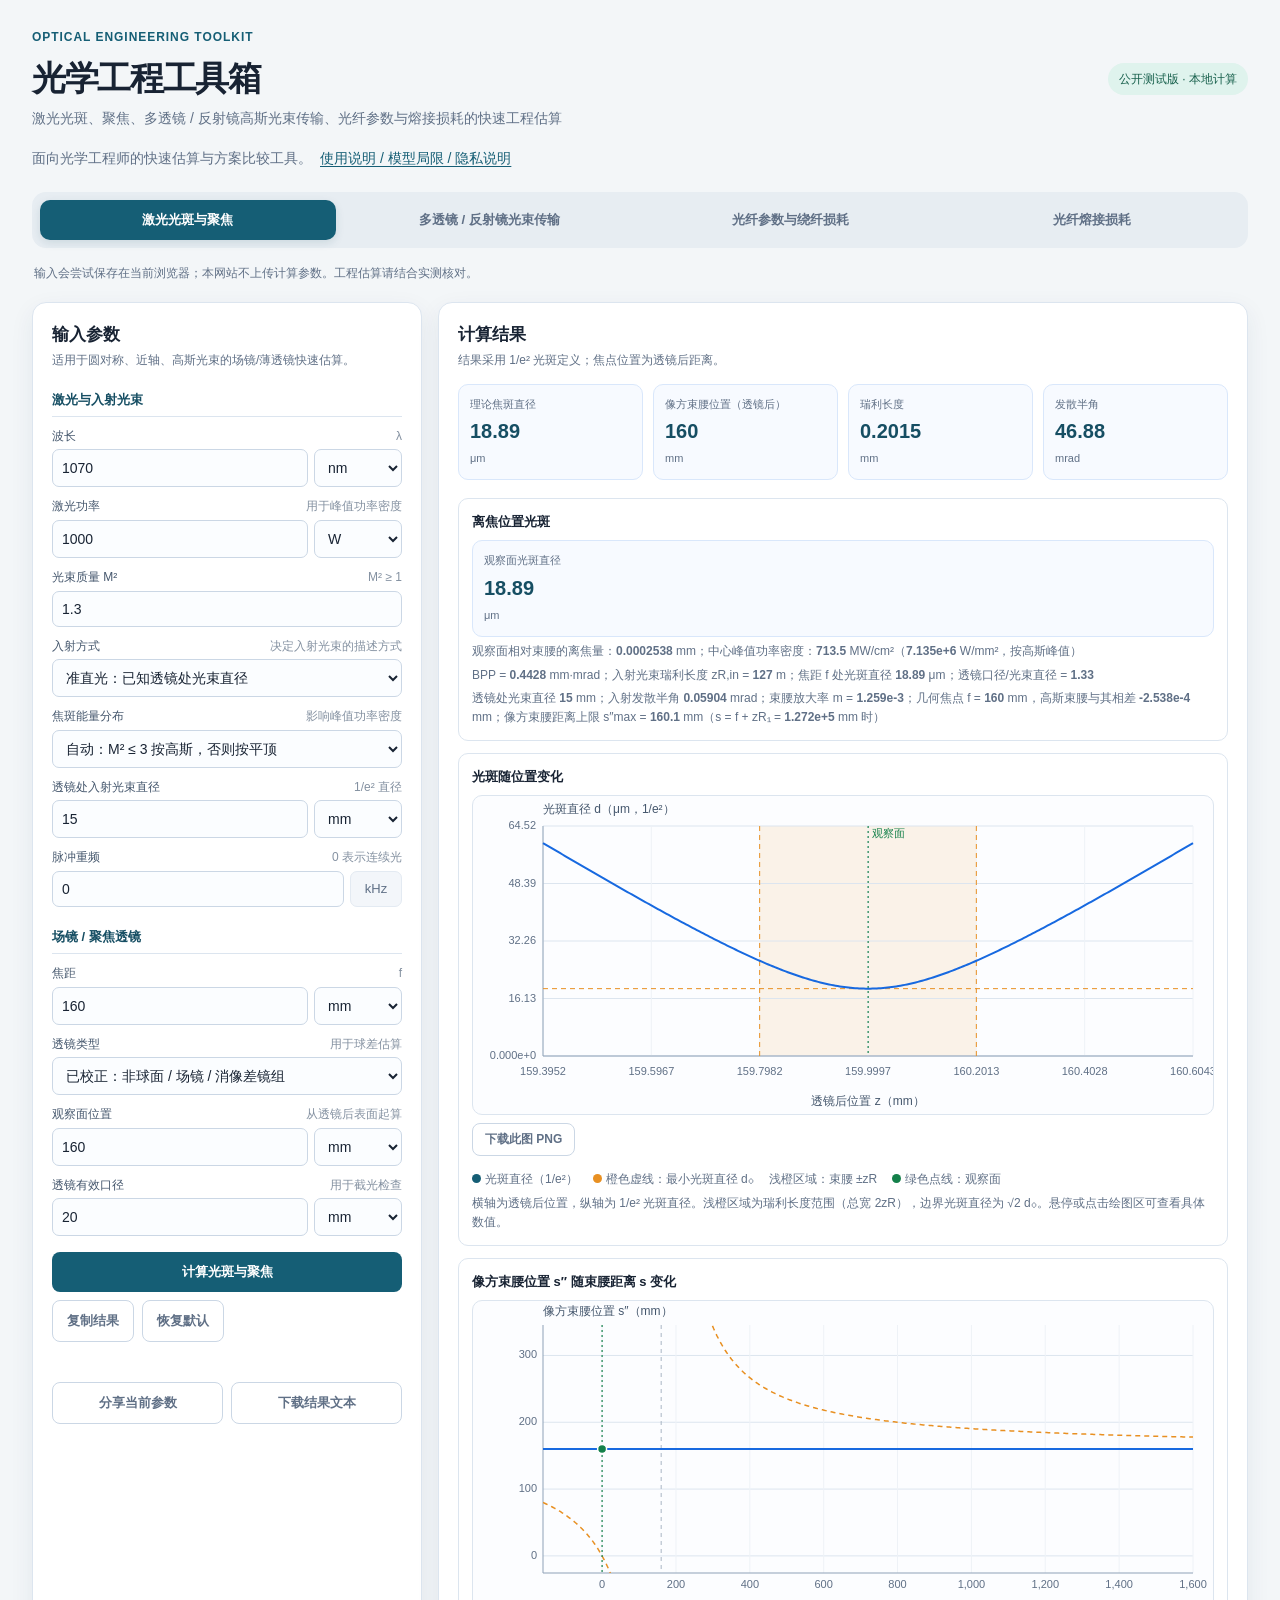
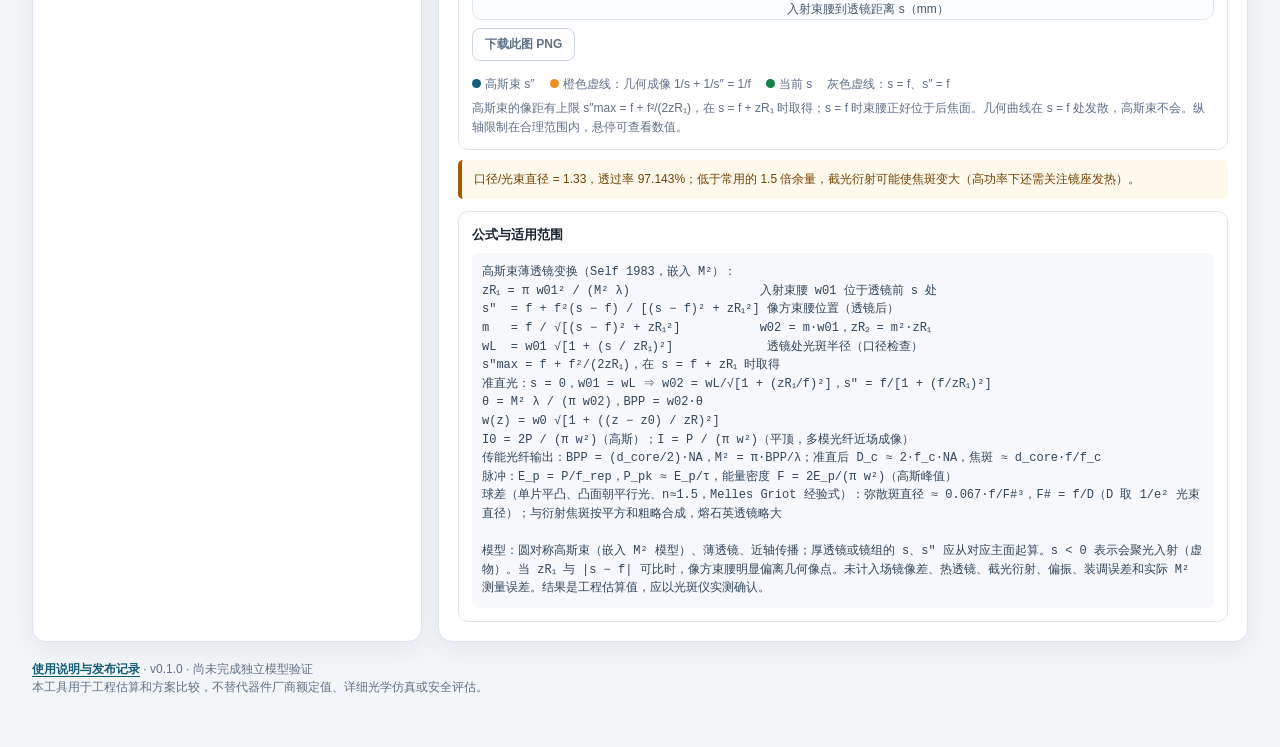
==== index.html @ bd2a01a8 "Publish optics toolkit public beta v0.1.0" ====
<!doctype html>
<html lang="zh-CN">
<head>
<meta charset="utf-8" />
<meta name="viewport" content="width=device-width,initial-scale=1" />
<title>光学工程工具箱 · 在线光束与光纤计算</title>
<meta name="description" content="免费的光学工程在线计算工具：激光聚焦、多透镜与反射镜传输、光纤绕纤及熔接损耗。浏览器本地计算，公式与适用范围透明。">
<meta name="referrer" content="no-referrer">
<link rel="stylesheet" href="assets/calculator.css">
<link rel="stylesheet" href="assets/site.css">
</head>
<body>
<a class="skip-link" href="#tools">跳转到计算工具</a>
<div class="app">
  <header class="hero"><div><div class="eyebrow">OPTICAL ENGINEERING TOOLKIT</div><h1>光学工程工具箱</h1><p>激光光斑、聚焦、多透镜 / 反射镜高斯光束传输、光纤参数与熔接损耗的快速工程估算</p></div><div class="badge">公开测试版 · 本地计算</div></header>
  <div class="site-intro">面向光学工程师的快速估算与方案比较工具。<a href="guide.html">使用说明 / 模型局限 / 隐私说明</a></div>
  <nav class="tabs" id="tools" aria-label="计算工具"><button class="tab active" data-tab="spot">激光光斑与聚焦</button><button class="tab" data-tab="multi">多透镜 / 反射镜光束传输</button><button class="tab" data-tab="fiber">光纤参数与绕纤损耗</button><button class="tab" data-tab="splice">光纤熔接损耗</button></nav>
  <section id="spot" class="layout">
    <form class="panel" id="spotForm"><h2>输入参数</h2><p class="sub">适用于圆对称、近轴、高斯光束的场镜/薄透镜快速估算。</p>
      <h3>激光与入射光束</h3>
      <div class="field"><label>波长 <span>λ</span></label><div class="inputrow"><input id="s_lambda" type="number" value="1070" min="0.001" step="any"><select id="s_lambda_u"><option value="nm">nm</option><option value="um">μm</option></select></div></div>
      <div class="field"><label>激光功率 <span>用于峰值功率密度</span></label><div class="inputrow"><input id="s_power" type="number" value="1000" min="0" step="any"><select id="s_power_u"><option value="W">W</option><option value="kW">kW</option></select></div></div>
      <div class="field" data-show="s_mode!=fiber"><label>光束质量 M² <span>M² ≥ 1</span></label><div class="inputrow"><input id="s_m2" type="number" value="1.3" min="1" step="any"></div></div>
      <div class="field"><label for="s_mode">入射方式 <span>决定入射光束的描述方式</span></label><div class="inputrow"><select id="s_mode" class="wide"><option value="col">准直光：已知透镜处光束直径</option><option value="waist">已知束腰：束腰直径与位置</option><option value="fiber">传能光纤输出：光纤 + 准直镜</option></select></div></div>
      <div class="field" data-show="s_mode=fiber"><label>传能光纤芯径 <span>输出端面近场直径</span></label><div class="inputrow"><input id="s_fcore" type="number" value="50" min="0.1" step="any"><span class="unit">μm</span></div></div>
      <div class="field" data-show="s_mode=fiber"><label>光纤输出 NA <span>实测/规格的光束 NA（远场半角正弦），非光纤结构 NA</span></label><div class="inputrow"><input id="s_fna" type="number" value="0.1" min="0.0001" max="0.9" step="any"></div></div>
      <div class="field" data-show="s_mode=fiber"><label>准直镜焦距 f_c <span>光纤端面位于其前焦面</span></label><div class="inputrow"><input id="s_fc" type="number" value="100" min="0.01" step="any"><span class="unit">mm</span></div></div>
      <div class="field" data-show="s_mode=fiber"><label>准直镜到聚焦镜距离 <span>影响焦点位置，不影响焦斑大小</span></label><div class="inputrow"><input id="s_fgap" type="number" value="100" min="0" step="any"><span class="unit">mm</span></div></div>
      <div class="field"><label for="s_prof">焦斑能量分布 <span>影响峰值功率密度</span></label><div class="inputrow"><select id="s_prof" class="wide"><option value="auto">自动：M² ≤ 3 按高斯，否则按平顶</option><option value="gauss">高斯（I₀ = 2P/πw²）</option><option value="flat">平顶（I = P/πw²，多模光纤成像）</option></select></div></div>
      <div class="field" data-show="s_mode=waist"><label>入射束腰直径 2w₀₁ <span>1/e² 直径</span></label><div class="inputrow"><input id="s_w0in" type="number" value="2" min="0.0001" step="any"><select id="s_w0in_u"><option value="mm">mm</option><option value="um">μm</option></select></div></div>
      <div class="field" data-show="s_mode=waist"><label>束腰到透镜距离 s <span>束腰在透镜前为正，在后为负</span></label><div class="inputrow"><input id="s_s" type="number" value="300" step="any"><select id="s_s_u"><option value="mm">mm</option><option value="m">m</option></select></div></div>
      <div class="field" data-show="s_mode=col"><label>透镜处入射光束直径 <span>1/e² 直径</span></label><div class="inputrow"><input id="s_din" type="number" value="15" min="0.001" step="any"><select id="s_din_u"><option value="mm">mm</option><option value="um">μm</option></select></div></div>
      <div class="field"><label>脉冲重频 <span>0 表示连续光</span></label><div class="inputrow"><input id="s_rep" type="number" value="0" min="0" step="any"><span class="unit">kHz</span></div></div>
      <div class="field" data-show="s_rep!=0"><label>脉冲宽度 <span>FWHM，按矩形脉冲估算峰值功率</span></label><div class="inputrow"><input id="s_tau" type="number" value="100" min="0" step="any"><select id="s_tau_u"><option value="ns">ns</option><option value="ps">ps</option><option value="fs">fs</option></select></div></div>
      <h3>场镜 / 聚焦透镜</h3>
      <div class="field"><label>焦距 <span>f</span></label><div class="inputrow"><input id="s_f" type="number" value="160" min="0.001" step="any"><select id="s_f_u"><option value="mm">mm</option><option value="m">m</option></select></div></div>
      <div class="field"><label for="s_lens">透镜类型 <span>用于球差估算</span></label><div class="inputrow"><select id="s_lens" class="wide"><option value="ideal">已校正：非球面 / 场镜 / 消像差镜组</option><option value="pcx">单片球面平凸透镜（凸面朝平行光）</option></select></div></div>
      <div class="field"><label>观察面位置 <span>从透镜后表面起算</span></label><div class="inputrow"><input id="s_z" type="number" value="160" step="any"><select id="s_z_u"><option value="mm">mm</option><option value="m">m</option></select></div></div>
      <div class="field"><label>透镜有效口径 <span>用于截光检查</span></label><div class="inputrow"><input id="s_ap" type="number" value="20" min="0.001" step="any"><select id="s_ap_u"><option value="mm">mm</option><option value="m">m</option></select></div></div>
      <div class="btnrow"><button class="primary" type="submit">计算光斑与聚焦</button><button class="secondary" type="button" data-copy="spot">复制结果</button><button class="secondary" type="button" data-reset="spotForm">恢复默认</button></div><div id="spotErr" class="error" role="alert"></div>
    </form>
    <div class="panel"><h2>计算结果</h2><p class="sub">结果采用 1/e² 光斑定义；焦点位置为透镜后距离。</p><div class="resultTop"><div class="metric"><small>理论焦斑直径</small><strong id="o_spot">—</strong><em>μm</em></div><div class="metric"><small>像方束腰位置（透镜后）</small><strong id="o_focus">—</strong><em>mm</em></div><div class="metric"><small>瑞利长度</small><strong id="o_zr">—</strong><em>mm</em></div><div class="metric"><small>发散半角</small><strong id="o_theta">—</strong><em>mrad</em></div></div><div class="resultbox"><h3>离焦位置光斑</h3><div class="metric"><small>观察面光斑直径</small><strong id="o_zspot">—</strong><em>μm</em></div><div class="range">观察面相对束腰的离焦量：<b id="o_defocus">—</b> mm；中心峰值功率密度：<b id="o_intensity">—</b> MW/cm²（<b id="o_intensity2">—</b> W/mm²，<span id="o_proflbl">—</span>）</div><div class="range" id="o_more"></div><div class="range">BPP = <b id="o_bpp">—</b> mm·mrad；入射光束瑞利长度 zR,in = <b id="o_zrin">—</b> m；焦距 f 处光斑直径 <b id="o_fspot">—</b> μm；透镜口径/光束直径 = <b id="o_aprat">—</b></div><div class="range">透镜处光束直径 <b id="o_dl">—</b> mm；入射发散半角 <b id="o_thin">—</b> mrad；束腰放大率 m = <b id="o_mag">—</b>；<span id="o_georef_l">几何参考点</span> <b id="o_georef">—</b> mm，高斯束腰与其相差 <b id="o_gdiff">—</b> mm；像方束腰距离上限 s″max = <b id="o_s2max">—</b> mm（s = f + zR₁ = <b id="o_smax">—</b> mm 时）</div></div><div class="resultbox"><h3>光斑随位置变化</h3><div class="chartwrap"><canvas id="spotChart" class="chart fiberchart" role="img" aria-label="光斑直径（μm）随透镜后位置（mm）变化"></canvas><div id="spotTip" class="charttip" aria-live="polite" hidden></div></div><div class="legend"><span><i class="dot"></i>光斑直径（1/e²）</span><span><i class="dot orange"></i>橙色虚线：最小光斑直径 d₀</span><span>浅橙区域：束腰 ±zR</span><span><i class="dot" style="background:#14804a"></i>绿色点线：观察面</span></div><p class="sub" style="margin:4px 0 0">横轴为透镜后位置，纵轴为 1/e² 光斑直径。浅橙区域为瑞利长度范围（总宽 2zR），边界光斑直径为 √2 d₀。悬停或点击绘图区可查看具体数值。</p></div><div class="resultbox"><h3>像方束腰位置 s″ 随束腰距离 s 变化</h3><div class="chartwrap"><canvas id="imgChart" class="chart fiberchart" role="img" aria-label="像方束腰位置 s″（mm）随入射束腰到透镜距离 s（mm）变化，对比几何成像"></canvas><div id="imgTip" class="charttip" aria-live="polite" hidden></div></div><div class="legend"><span><i class="dot"></i>高斯束 s″</span><span><i class="dot orange"></i>橙色虚线：几何成像 1/s + 1/s″ = 1/f</span><span><i class="dot" style="background:#14804a"></i>当前 s</span><span>灰色虚线：s = f、s″ = f</span></div><p class="sub" style="margin:4px 0 0">高斯束的像距有上限 s″max = f + f²/(2zR₁)，在 s = f + zR₁ 时取得；s = f 时束腰正好位于后焦面。几何曲线在 s = f 处发散，高斯束不会。纵轴限制在合理范围内，悬停可查看数值。</p></div><div id="spotNotice" class="notice"></div><div class="resultbox"><h3>公式与适用范围</h3><div class="formula">高斯束薄透镜变换（Self 1983，嵌入 M²）：
zR₁ = π w01² / (M² λ)                  入射束腰 w01 位于透镜前 s 处
s″  = f + f²(s − f) / [(s − f)² + zR₁²] 像方束腰位置（透镜后）
m   = f / √[(s − f)² + zR₁²]           w02 = m·w01，zR₂ = m²·zR₁
wL  = w01 √[1 + (s / zR₁)²]             透镜处光斑半径（口径检查）
s″max = f + f²/(2zR₁)，在 s = f + zR₁ 时取得
准直光：s = 0，w01 = wL ⇒ w02 = wL/√[1 + (zR₁/f)²]，s″ = f/[1 + (f/zR₁)²]
θ = M² λ / (π w02)，BPP = w02·θ
w(z) = w0 √[1 + ((z − z0) / zR)²]
I0 = 2P / (π w²)（高斯）；I = P / (π w²)（平顶，多模光纤近场成像）
传能光纤输出：BPP = (d_core/2)·NA，M² = π·BPP/λ；准直后 D_c ≈ 2·f_c·NA，焦斑 ≈ d_core·f/f_c
脉冲：E_p = P/f_rep，P_pk ≈ E_p/τ，能量密度 F = 2E_p/(π w²)（高斯峰值）
球差（单片平凸、凸面朝平行光、n≈1.5，Melles Griot 经验式）：弥散斑直径 ≈ 0.067·f/F#³，F# = f/D（D 取 1/e² 光束直径）；与衍射焦斑按平方和粗略合成，熔石英透镜略大

模型：圆对称高斯束（嵌入 M² 模型）、薄透镜、近轴传播；厚透镜或镜组的 s、s″ 应从对应主面起算。s < 0 表示会聚光入射（虚物）。当 zR₁ 与 |s − f| 可比时，像方束腰明显偏离几何像点。未计入场镜像差、热透镜、截光衍射、偏振、装调误差和实际 M² 测量误差。结果是工程估算值，应以光斑仪实测确认。</div></div></div>
  </section>
  <section id="multi" class="layout hidden">
    <form class="panel" id="multiForm"><h2>输入参数</h2><p class="sub">近轴高斯光束（嵌入 M²）依次通过薄透镜和球面反射镜。反射镜按展开光路处理，位置为自起始面 z = 0 起算的展开光程。斜入射反射镜会引入像散，x（水平）与 y（竖直）方向分别计算。</p>
      <h3>激光与入射光束</h3>
      <div class="field"><label>波长 <span>λ</span></label><div class="inputrow"><input id="m_lambda" type="number" value="1070" min="0.001" step="any"><select id="m_lambda_u"><option value="nm">nm</option><option value="um">μm</option></select></div></div>
      <div class="field"><label>激光功率 <span>用于峰值功率密度</span></label><div class="inputrow"><input id="m_power" type="number" value="1000" min="0" step="any"><select id="m_power_u"><option value="W">W</option><option value="kW">kW</option></select></div></div>
      <div class="field"><label>光束质量 M² <span>M² ≥ 1</span></label><div class="inputrow"><input id="m_m2" type="number" value="1.3" min="1" step="any"></div></div>
      <div class="field"><label for="m_mode">入射方式</label><div class="inputrow"><select id="m_mode" class="wide"><option value="col">准直光：束腰位于起始面 z = 0</option><option value="waist">已知束腰：束腰直径与位置</option></select></div></div>
      <div class="field" data-show="m_mode=col"><label>起始面光束直径 <span>1/e² 直径</span></label><div class="inputrow"><input id="m_din" type="number" value="3" min="0.0001" step="any"><select id="m_din_u"><option value="mm">mm</option><option value="um">μm</option></select></div></div>
      <div class="field" data-show="m_mode=waist"><label>入射束腰直径 2w₀ <span>1/e² 直径</span></label><div class="inputrow"><input id="m_w0in" type="number" value="20" min="0.0001" step="any"><select id="m_w0in_u"><option value="um">μm</option><option value="mm">mm</option></select></div></div>
      <div class="field" data-show="m_mode=waist"><label>入射束腰位置 z_w <span>负值表示在起始面之前</span></label><div class="inputrow"><input id="m_zw" type="number" value="0" step="any"><span class="unit">mm</span></div></div>
      <h3>光学元件（按光路顺序）</h3>
      <div id="lensList"></div>
      <button type="button" class="add" id="lensAdd">+ 添加元件</button>
      <h3>观察面与图示</h3>
      <div class="field"><label>观察面位置 z <span>自起始面起算；双击光路图也可设置</span></label><div class="inputrow"><input id="m_zobs" type="number" value="530" step="any"><span class="unit">mm</span></div></div>
      <div class="field"><label>图示范围终点 z <span>0 = 自动</span></label><div class="inputrow"><input id="m_zend" type="number" value="0" min="0" step="any"><span class="unit">mm</span></div></div>
      <div class="field"><label for="m_view">包络显示方向</label><div class="inputrow"><select id="m_view" class="wide"><option value="both">x 与 y 同时显示</option><option value="x">仅 x（水平）方向</option><option value="y">仅 y（竖直）方向</option></select></div></div>
      <div class="field"><label for="m_raymode">光线画法</label><div class="inputrow"><select id="m_raymode" class="wide"><option value="geo">几何光线（沿入射波前法向，忽略衍射）</option><option value="gauss">高斯光束母线（与 1/e² 包络相切，精确）</option><option value="none">不画光线，仅显示包络</option></select></div></div>
      <div class="field"><label>每侧光线条数 <span>1–8</span></label><div class="inputrow"><input id="m_rays" type="number" value="4" min="1" max="8" step="1"></div></div>
      <div class="btnrow"><button class="primary" type="submit">计算光束传输</button><button class="secondary" type="button" id="m_toWaist" title="单方向显示时取该方向束腰；有像散且同时显示 x/y 时取圆形光斑位置">观察面设为末端束腰</button><button class="secondary" type="button" data-copy="multi">复制结果</button><button class="secondary" type="button" data-reset="multiForm">恢复默认</button></div><div id="multiErr" class="error" role="alert"></div>
    </form>
    <div class="panel"><h2>计算结果</h2><p class="sub">“末端”指最后一个元件之后的光束；光斑采用 1/e² 直径定义。x、y 两方向结果不同时显示为“x / y”。</p>
      <div class="resultTop"><div class="metric"><small>观察面光斑直径 x / y</small><strong id="m_o_dobs" class="xy">—</strong><em>μm</em></div><div class="metric"><small>末端束腰直径 x / y</small><strong id="m_o_d0" class="xy">—</strong><em>μm</em></div><div class="metric"><small>末端束腰位置 z x / y</small><strong id="m_o_zw" class="xy">—</strong><em id="m_o_zwrel">mm</em></div><div class="metric"><small>末端瑞利长度 x / y</small><strong id="m_o_zr" class="xy">—</strong><em>mm</em></div></div>
      <div class="resultTop"><div class="metric"><small>系统等效焦距 EFL x / y</small><strong id="m_o_efl" class="xy">—</strong><em>mm</em></div><div class="metric"><small>后截距 BFL（末元件后）x / y</small><strong id="m_o_bfl" class="xy">—</strong><em>mm</em></div><div class="metric"><small>总效率（口径 × 反射率）</small><strong id="m_o_T" class="xy">—</strong><em>%</em></div><div class="metric"><small>观察面峰值功率密度</small><strong id="m_o_I" class="xy">—</strong><em>MW/cm²</em></div></div>
      <div class="resultTop"><div class="metric"><small>像散 Δz = z_wy − z_wx</small><strong id="m_o_astig" class="xy">—</strong><em>mm</em></div><div class="metric"><small>圆形光斑位置 z（wx = wy）</small><strong id="m_o_zround" class="xy">—</strong><em>mm</em></div><div class="metric"><small>圆形光斑直径</small><strong id="m_o_dround" class="xy">—</strong><em>μm</em></div><div class="metric"><small>观察面椭圆度 wx / wy</small><strong id="m_o_ell" class="xy">—</strong><em></em></div></div>
      <div class="resultbox"><h3>展开光路图（光束包络与光线）</h3><div class="chartwrap"><canvas id="rayChart" class="chart raychart" role="img" aria-label="高斯光束通过透镜与反射镜的展开光路 1/e² 包络与光线示意图"></canvas><div id="rayTip" class="charttip" aria-live="polite" hidden></div></div><div class="legend"><span><i class="dot"></i>x（水平）包络</span><span><i class="dot purple"></i>y（竖直）包络（虚线）</span><span><i class="dot orange"></i>光线</span><span><i class="dot" style="background:#1769e0;border-radius:2px"></i>凸透镜</span><span><i class="dot pink" style="border-radius:2px"></i>凹透镜</span><span><i class="dot teal" style="border-radius:2px"></i>凹面镜</span><span><i class="dot brown" style="border-radius:2px"></i>凸面镜</span><span><i class="dot green"></i>观察面</span><span><i class="dot gray"></i>束腰 / 几何焦点 ×</span></div><p class="sub" style="margin:4px 0 0">反射镜画在展开光路的折返点处，短斜线表示镜背；实际光路在该处转折 2θ。无斜入射时 x/y 包络重合，只画一条。横纵比例不同，纵向已放大。悬停查看光斑参数，双击把观察面移到该位置。被口径挡住的光线以红点截止（斜入射镜在子午方向按投影口径 Ø·cosθ 截止）。</p></div>
      <div class="resultbox"><h3>观察面光斑分布</h3><div class="spotrow"><canvas id="spotMap" width="240" height="240" role="img" aria-label="观察面椭圆高斯光斑二维强度分布与 x、y 截面曲线"></canvas><div class="spotinfo"><div class="range">位置 z = <b id="m_o_zobs2">—</b> mm（<span id="m_o_seg">—</span>）</div><div class="range">1/e² 直径 x / y = <b id="m_o_dobs2">—</b> μm；FWHM = <b id="m_o_fwhm">—</b> μm</div><div class="range">离末端束腰 x / y = <b id="m_o_def">—</b> mm；波前曲率半径 R x / y = <b id="m_o_R">—</b> mm</div><div class="range">峰值功率密度 I₀ = 2P/(π·wx·wy) = <b id="m_o_I2">—</b> W/cm²（已计入口径透过率与反射率）</div><div class="range">图中视场 ±2·max(wx, wy)；白色曲线为水平（x）截面强度，青色曲线为竖直（y）截面强度，虚线椭圆为 1/e² 轮廓。</div></div></div></div>
      <div id="multiNotice" class="notice"></div>
      <div class="resultbox"><h3>逐元件光束参数</h3><div class="tablewrap"><table class="modes lens"><thead><tr><th>元件</th><th>等效焦距 fx / fy mm</th><th>位置 z mm</th><th>入射光斑直径 x / y mm</th><th>效率 %（口径 × 反射）</th><th>出射束腰 z x / y mm</th><th>束腰距元件 x / y mm</th><th>出射束腰直径 x / y μm</th><th>瑞利长度 x / y mm</th></tr></thead><tbody id="m_rows"></tbody></table></div><div class="range">“束腰距元件”为正表示实束腰在元件后；为负表示虚束腰。入射光斑直径为垂直于光轴的截面；斜入射镜面上子午方向的光斑足迹再拉长 1/cosθ。</div></div>
      <div class="resultbox"><h3>公式与适用范围</h3><div class="formula">复参数 q（嵌入 M²，x、y 各一套）：q(z) = (z − z_w) + i·zR，zR = π w₀² / (M² λ)
自由传输（展开光程）：q₂ = q₁ + d
薄透镜：1/q₂ = 1/q₁ − 1/f（凸透镜 f &gt; 0，凹透镜 f &lt; 0），fx = fy = f
球面反射镜（展开为等效透镜）：f = R/2（凹面镜），f = −R/2（凸面镜）
斜入射角 θ（相对镜面法线，折转角 2θ）：子午 f_t = f·cosθ，弧矢 f_s = f/cosθ
  水平折叠：fx = f_t，fy = f_s；竖直折叠：fx = f_s，fy = f_t
光斑半径：w(z) = w₀ √[1 + ((z − z_w)/zR)²]，R(z) = (z − z_w)[1 + (zR/(z − z_w))²]
口径透过率（椭圆光斑 / 圆口径，斜入射时口径投影为 a·cosθ × a 的椭圆）：
  T = 1 − (1/2π)∫₀^{2π} exp[−2 / (u²cos²φ + v²sin²φ)] dφ，u = w_x/a_x，v = w_y/a_y
元件效率 = T × 反射率（透镜仅计 T）；峰值功率密度 I₀ = 2·P·η / (π·wx·wy)
几何光线（x、y 分别用 fx、fy）：y′ = y，u′ = u − y/f；EFL = −1/C，BFL = −A/C
圆形光斑位置：解 wx(z) = wy(z)（位于两束腰之间，即像散的“最小弥散圆”附近）

模型：薄透镜 / 薄反射镜、近轴；所有折叠限定为水平或竖直平面内，x、y 方向相互独立（像散主轴不旋转）。斜入射只计入像散（Coddington 关系），未计入彗差等高阶像差，入射角大时应改用离轴抛物面镜或实际光线追迹。正入射（θ = 0）时反射光沿原路返回，实际需配合分光镜或微小折转角。口径只用于计算透过率和截止光线，未计入硬边衍射。未计入热透镜、镀膜相位和装调误差，结果应以光斑仪实测确认。</div></div>
    </div>
  </section>
  <section id="fiber" class="layout hidden">
    <form class="panel" id="fiberForm"><h2>输入参数</h2><p class="sub">光纤参数采用理想阶跃型弱导光纤模型；绕纤损耗采用 LP 模式宏弯辐射损耗公式。</p>
      <h3>光纤与波长</h3>
      <div class="field"><label>纤芯直径 <span>芯半径 a = 直径/2</span></label><div class="inputrow"><input id="f_core" type="number" value="25" min="0.001" step="any"><select id="f_core_u"><option value="um">μm</option><option value="mm">mm</option></select></div></div>
      <div class="field"><label>数值孔径 NA <span>NA &lt; n₀</span></label><div class="inputrow"><input id="f_na" type="number" value="0.065" min="0.0001" step="any"></div></div>
      <div class="field"><label>包层折射率 n₂ <span>用于计算 n₁</span></label><div class="inputrow"><input id="f_n2" type="number" value="1.45" min="1" step="any"></div></div>
      <div class="field"><label>波长 λ</label><div class="inputrow"><input id="f_lambda" type="number" value="1070" min="0.001" step="any"><select id="f_lambda_u"><option value="nm">nm</option><option value="um">μm</option></select></div></div>
      <h3>绕纤条件</h3>
      <div class="field"><label>绕纤直径 D</label><div class="inputrow"><input id="f_d" type="number" value="100" min="0.001" step="any"><select id="f_d_u"><option value="mm">mm</option><option value="m">m</option></select></div></div>
      <div class="field"><label>弹光修正系数 <span>R_eff = 系数 × R；石英 1.28，填 1 关闭</span></label><div class="inputrow"><input id="f_eo" type="number" value="1.28" min="1" max="2" step="any"></div></div>
      <div class="field"><label>绕纤长度 L</label><div class="inputrow"><input id="f_len" type="number" value="2" min="0.001" step="any"><select id="f_len_u"><option value="m">m</option><option value="mm">mm</option></select></div></div>
      <div class="field"><label for="f_th">临界损耗阈值 <span>用于反推临界绕纤直径</span></label><div class="inputrow"><input id="f_th" type="number" value="0.1" min="0" step="any"><select disabled aria-label="阈值单位"><option>dB/m</option></select></div></div>
      <div class="field"><label>模式计算 <span>按 V 数自动列出全部导模</span></label><div class="range">提交后由截止条件自动枚举所有 LPₗₘ 模式，逐一求解 U/W 并计算绕纤损耗，以及损耗等于阈值时的临界绕纤直径（选模绕纤设计用：基模应低于阈值、高阶模应高于阈值）。</div></div>
      <div class="btnrow"><button class="primary" type="submit">计算光纤参数与绕纤损耗</button><button class="secondary" type="button" data-copy="fiber">复制结果</button><button class="secondary" type="button" data-reset="fiberForm">恢复默认</button></div><div id="fiberErr" class="error" role="alert"></div>
    </form>
    <div class="panel"><h2>计算结果</h2><p class="sub">损耗结果为 Marcuse 类宏弯辐射损耗理论估算。</p><div class="resultTop"><div class="metric"><small>V 数</small><strong id="o_v">—</strong><em>无量纲</em></div><div class="metric"><small>接受半角</small><strong id="o_angle">—</strong><em>度</em></div><div class="metric"><small>F 数</small><strong id="o_fnum">—</strong><em>无量纲</em></div><div class="metric"><small>导模数（含偏振/简并）</small><strong id="o_modes">—</strong><em>个</em></div></div><div class="resultTop"><div class="metric"><small>U</small><strong id="o_u">—</strong><em>无量纲</em></div><div class="metric"><small>W</small><strong id="o_w">—</strong><em>无量纲</em></div><div class="metric"><small>弯曲损耗</small><strong id="o_loss">—</strong><em>dB/m</em></div><div class="metric"><small>总绕纤损耗</small><strong id="o_total">—</strong><em>dB</em></div></div><div class="resultbox"><h3>模式和弯曲信息</h3><div class="range">芯层折射率 n₁：<b id="o_n1">—</b>；弯曲半径 R：<b id="o_r">—</b> mm（等效 R_eff：<b id="o_reff">—</b> mm）；绕纤圈数：<b id="o_turns">—</b> 圈</div><div class="range">LP 模式数：<b id="o_lp">—</b>；LP₀₁ 模场直径 MFD（Petermann II）：<b id="o_mfd">—</b> μm；单模截止波长 λc：<b id="o_lamc">—</b> nm；相对折射率差 Δ：<b id="o_delta">—</b>；临界直径阈值：<b id="o_th">—</b> dB/m</div><div id="fiberNotice" class="notice"></div><div class="tablewrap"><table class="modes"><thead><tr><th>模式</th><th>截止 V</th><th>U</th><th>W</th><th>弯曲损耗 dB/m</th><th>本段总损耗 dB</th><th>相对 LP₀₁</th><th>临界绕纤直径 mm</th></tr></thead><tbody id="modeRows"></tbody></table></div></div><div class="resultbox"><h3>绕纤直径—损耗趋势</h3><div class="chartwrap"><canvas id="fiberChart" class="chart fiberchart" role="img" aria-label="各 LP 模式弯曲损耗随绕纤直径变化曲线"></canvas><div id="fiberTip" class="charttip" aria-live="polite" hidden></div></div><div id="fiberLegend" class="legend"></div><p class="sub" style="margin:4px 0 0">纵轴为对数坐标；鼠标移到曲线上或点击可查看该直径下各模式的损耗数值，虚线为当前绕纤直径。</p></div><div class="resultbox"><h3>公式与适用范围</h3><div class="formula">模式求解：U² + W² = V²；U、W 由圆形阶跃光纤 LP 模式边界条件数值求根。
LP₀₁：U·J₁(U)/J₀(U) = W·K₁(W)/K₀(W)
LPₗₘ：U·Jₗ₋₁(U)/Jₗ(U) + W·Kₗ₋₁(W)/Kₗ(W) = 0

V = (2πa/λ)√(n₁² − n₂²)
θmax = asin(NA / n₀)
F# ≈ 1 / (2 NA)
导模数：按求得的 LP 模式计数（LP₀ₘ 计 2，LPₗₘ(l≥1) 计 4），大 V 时 ≈ V²/2
截止：LP₀ₘ 为 J₁ 第 m−1 个零点，LPₗₘ 为 Jₗ₋₁ 第 m 个零点；λc = 2πa·NA / 2.405
MFD：Petermann II 定义 w² = 2∫ψ²r dr / ∫(dψ/dr)²r dr（与 ITU-T G.650、厂商规格一致）

αbend = √π·κ²·exp(−(2/3)·γ³R/β²) / [eₗ·γ^(3/2)·V²·√R·Kₗ₋₁(W)·Kₗ₊₁(W)]
κ = U/a，γ = W/a，β² = n₁²k² − κ²，e₀ = 2，eₗ≥₁ = 1（Marcuse 1976）
弱导近似下指数项 ≈ (4/3)·Δ·(W³/V²)·(R/a)，Δ = (n₁² − n₂²)/(2n₁²)

注意：指数项必须包含 Δ（Δ≈10⁻³ 量级），漏掉 Δ 会使损耗被低估上千个数量级。
α(dB/m) = 4.343 αbend
弹光修正：弯曲应力使折射率沿半径方向变化，公式中以等效半径 R_eff = k·R 代入，石英 k ≈ 1.28（Schermer &amp; Cole 2007，p₁₁、p₁₂、ν 推得）
总损耗(dB) = α(dB/m) × L

适用范围：理想圆形阶跃型、弱导光纤；每个 LP 模式先由特征方程求 U/W，再用宏弯渐近式估算。LP₀₁ 结果最可靠；高阶模式在远离截止且弯曲半径明显大于纤芯半径时仅作趋势估算。未计入微弯、模式耦合、应力、温度、涂覆层、椭圆度和制造误差。实际光纤应以厂商曲线或实测校准。</div></div></div>
  </section>
  <section id="splice" class="layout hidden">
    <form class="panel" id="spliceForm"><h2>输入参数</h2><p class="sub">基模（LP₀₁）熔接损耗采用模场重叠模型；可选多模满注入几何模型。光纤按理想阶跃型弱导光纤处理。</p>
      <h3>波长</h3>
      <div class="field"><label>波长 λ</label><div class="inputrow"><input id="p_lambda" type="number" value="1070" min="0.001" step="any"><select id="p_lambda_u"><option value="nm">nm</option><option value="um">μm</option></select></div></div>
      <div class="fiberbox"><h4>光纤 1（入射侧）</h4>
        <div class="field"><label>纤芯直径 <span>μm</span></label><div class="inputrow"><input id="p1_core" type="number" value="20" min="0.01" step="any"><span class="unit">μm</span></div></div>
        <div class="field"><label>数值孔径 NA</label><div class="inputrow"><input id="p1_na" type="number" value="0.065" min="0.0001" step="any"></div></div>
        <div class="field"><label for="p1_src">模场直径来源</label><div class="inputrow"><select id="p1_src" class="wide"><option value="calc">由纤芯/NA 计算（Petermann II）</option><option value="mfd">使用规格书 MFD</option></select></div></div>
        <div class="field" data-show="p1_src=mfd"><label>规格书 MFD <span>1/e² 直径</span></label><div class="inputrow"><input id="p1_mfd" type="number" value="17" min="0.01" step="any"><span class="unit">μm</span></div></div>
      </div>
      <div class="fiberbox"><h4>光纤 2（出射侧）</h4>
        <div class="field"><label>纤芯直径 <span>μm</span></label><div class="inputrow"><input id="p2_core" type="number" value="25" min="0.01" step="any"><span class="unit">μm</span></div></div>
        <div class="field"><label>数值孔径 NA</label><div class="inputrow"><input id="p2_na" type="number" value="0.065" min="0.0001" step="any"></div></div>
        <div class="field"><label for="p2_src">模场直径来源</label><div class="inputrow"><select id="p2_src" class="wide"><option value="calc">由纤芯/NA 计算（Petermann II）</option><option value="mfd">使用规格书 MFD</option></select></div></div>
        <div class="field" data-show="p2_src=mfd"><label>规格书 MFD <span>1/e² 直径</span></label><div class="inputrow"><input id="p2_mfd" type="number" value="20" min="0.01" step="any"><span class="unit">μm</span></div></div>
      </div>
      <h3>熔接偏差与预算</h3>
      <div class="field"><label>横向偏移 d <span>两纤芯轴线间距</span></label><div class="inputrow"><input id="p_off" type="number" value="1" min="0" step="any"><span class="unit">μm</span></div></div>
      <div class="field"><label>轴向倾角 θ <span>两光纤轴线夹角</span></label><div class="inputrow"><input id="p_tilt" type="number" value="0.2" min="0" step="any"><span class="unit">°</span></div></div>
      <div class="field"><label>介质折射率 n <span>倾角项用，熔接取玻璃折射率</span></label><div class="inputrow"><input id="p_n" type="number" value="1.45" min="1" step="any"></div></div>
      <div class="field"><label>损耗预算 <span>反推允许偏差</span></label><div class="inputrow"><input id="p_budget" type="number" value="0.3" min="0" step="any"><span class="unit">dB</span></div></div>
      <div class="btnrow"><button class="primary" type="submit">计算熔接损耗</button><button class="secondary" type="button" data-copy="splice">复制结果</button><button class="secondary" type="button" data-reset="spliceForm">恢复默认</button></div><div id="spliceErr" class="error" role="alert"></div>
    </form>
    <div class="panel"><h2>计算结果</h2><p class="sub">基模熔接损耗 = 模场失配 + 横向偏移 + 轴向倾角三项之和（高斯近似下三项相互独立）。</p>
      <div class="resultTop"><div class="metric"><small>基模熔接总损耗</small><strong id="q_total">—</strong><em>dB</em></div><div class="metric"><small>耦合效率 η</small><strong id="q_eta">—</strong><em>%</em></div><div class="metric"><small>允许横向偏移</small><strong id="q_dmax">—</strong><em>μm（θ 取当前值）</em></div><div class="metric"><small>允许轴向倾角</small><strong id="q_tmax">—</strong><em>°（d 取当前值）</em></div></div>
      <div class="resultbox"><h3>损耗分解</h3><div class="tablewrap"><table class="modes compact"><thead><tr><th>项目</th><th>耦合效率</th><th>损耗 dB</th><th>占比</th></tr></thead><tbody id="q_rows"></tbody></table></div>
        <div class="range">光纤 1：V = <b id="q_v1">—</b>，MFD = <b id="q_m1">—</b> μm（<span id="q_s1">—</span>）；光纤 2：V = <b id="q_v2">—</b>，MFD = <b id="q_m2">—</b> μm（<span id="q_s2">—</span>）；MFD 比 = <b id="q_ratio">—</b></div>
        <div class="range">仅 MFD 失配时允许的最大 MFD 比（损耗 = 预算）：<b id="q_rmax">—</b>；无倾角时允许横向偏移 <b id="q_d0">—</b> μm；无偏移时允许倾角 <b id="q_t0">—</b>°</div>
        <div class="range" id="q_exact_line">精确 LP₀₁ 场重叠（J₀/K₀ 数值积分，含偏移、不含倾角）：<b id="q_exact">—</b> dB；同条件高斯近似：<b id="q_gref">—</b> dB</div>
      </div>
      <div class="resultbox"><h3>损耗随横向偏移变化</h3><div class="chartwrap"><canvas id="spliceChart" class="chart fiberchart" role="img" aria-label="基模熔接损耗（dB）随横向偏移（μm）变化曲线"></canvas><div id="spliceTip" class="charttip" aria-live="polite" hidden></div></div><div class="legend"><span><i class="dot"></i>θ = 0</span><span><i class="dot orange"></i>当前倾角 θ</span><span><i class="dot" style="background:#14804a"></i>精确 LP₀₁ 重叠（θ = 0，仅纤芯/NA 计算时）</span><span><i class="dot" style="background:#ba3030"></i>红色虚线：损耗预算</span></div><p class="sub" style="margin:4px 0 0">灰色竖虚线为当前偏移量。悬停或点击绘图区可查看数值。</p></div>
      <div id="spliceNotice" class="notice"></div>
      <div class="resultbox"><h3>多模满注入几何损耗（参考）</h3><div class="range">适用于泵浦光纤等高 V 多模光纤在满注入、模式均匀分布时的熔接估算，结果与传输方向有关。</div><div class="tablewrap"><table class="modes compact"><thead><tr><th>方向</th><th>芯径失配 dB</th><th>NA 失配 dB</th><th>合计 dB</th></tr></thead><tbody id="q_mm"></tbody></table></div><div class="range" id="q_mm_note"></div></div>
      <div class="resultbox"><h3>公式与适用范围</h3><div class="formula">基模高斯近似（Marcuse 1977），w = MFD/2：
η_MFD    = [2 w₁ w₂ / (w₁² + w₂²)]²
η_offset = exp[−2 d² / (w₁² + w₂²)]
η_tilt   = exp[−2 (π n θ w₁ w₂)² / (λ² (w₁² + w₂²))]
Loss(dB) = −10·log₁₀(η_MFD · η_offset · η_tilt)

精确重叠：η = |∫ψ₁ψ₂* dA|² / (∫|ψ₁|² dA · ∫|ψ₂|² dA)，ψ 为阶跃光纤 LP₀₁ 场（芯内 J₀，包层 K₀）
MFD：Petermann II 定义，与光纤页一致；选“规格书 MFD”时直接使用输入值

多模满注入（几何光学，均匀模式分布）：
芯径项 = −10·log₁₀[(a₂/a₁)²]，仅 a₂ < a₁ 时计入
NA 项  = −10·log₁₀[(NA₂/NA₁)²]，仅 NA₂ < NA₁ 时计入

适用范围：理想阶跃型、弱导光纤，熔接点无间隙、端面平整；高斯近似对 V≈1.8–2.4 的单模光纤误差很小，V 偏离该范围时请参考精确重叠结果。LMA 光纤（V &gt; 2.405）的结果为 LP₀₁ → LP₀₁ 的基模传输损耗；未耦合进出射光纤基模的功率会激发高阶模或进入包层，不一定全部损失，但会劣化光束质量。高斯模型的损耗对两个方向相同，实际 OTDR 单向测量会因 MFD 不同出现“增益/损耗”假象，需双向平均。未计入熔接拉锥、热扩芯、纤芯同心度、端面切割角和应力等因素。</div></div>
    </div>
  </section>
  <div class="footer"><a href="guide.html">使用说明与发布记录</a> · v0.1.0 · 尚未完成独立模型验证<br>本工具用于工程估算和方案比较，不替代器件厂商额定值、详细光学仿真或安全评估。</div>
</div>
<script src="assets/calculator.js"></script>
<script src="assets/site.js"></script>
</body></html>
---- assets/calculator.css ----
:root{--bg:#f4f7fb;--panel:#fff;--ink:#182333;--muted:#607086;--line:#dce5ef;--brand:#1769e0;--brand2:#0d4fb5;--good:#14804a;--warn:#a35b00;--bad:#ba3030;--shadow:0 8px 25px #19375d12}*{box-sizing:border-box}body{margin:0;background:var(--bg);color:var(--ink);font:14px/1.55 -apple-system,BlinkMacSystemFont,"Segoe UI","Microsoft YaHei",sans-serif}.app{max-width:1260px;margin:auto;padding:28px 22px 50px}.hero{display:flex;justify-content:space-between;gap:20px;align-items:flex-end;margin-bottom:22px}.eyebrow{color:var(--brand);font-weight:700;letter-spacing:.08em;font-size:12px}.hero h1{margin:5px 0 4px;font-size:30px}.hero p{margin:0;color:var(--muted)}.badge{background:#e7f0ff;color:var(--brand2);padding:7px 11px;border-radius:999px;font-size:12px;white-space:nowrap}.tabs{display:flex;gap:8px;margin-bottom:16px}.tab{border:1px solid var(--line);background:#fff;border-radius:10px;padding:11px 16px;cursor:pointer;font-weight:700;color:var(--muted)}.tab.active{background:var(--brand);border-color:var(--brand);color:#fff}.layout{display:grid;grid-template-columns:390px 1fr;gap:16px}.panel{background:var(--panel);border:1px solid var(--line);border-radius:14px;box-shadow:var(--shadow);padding:19px}.panel h2{font-size:17px;margin:0 0 3px}.panel h3{font-size:13px;margin:20px 0 9px;color:var(--brand2);border-bottom:1px solid var(--line);padding-bottom:6px}.sub{color:var(--muted);font-size:12px;margin:0 0 14px}.field{margin:10px 0}.field label{display:flex;justify-content:space-between;gap:8px;font-size:12px;color:#45576d;margin-bottom:4px}.field label span{color:#8491a1}.inputrow{display:flex;gap:6px}.inputrow input,.inputrow select{width:100%;border:1px solid #cbd7e5;border-radius:7px;padding:9px 9px;background:#fbfdff;color:var(--ink);font-size:14px}.inputrow select{max-width:88px}.inputrow input:focus,.inputrow select:focus{outline:2px solid #bcd4ff;border-color:var(--brand)}button.primary{width:100%;border:0;background:var(--brand);color:#fff;padding:11px;border-radius:8px;font-weight:700;cursor:pointer;margin-top:16px}button.primary:hover{background:var(--brand2)}.resultTop{display:grid;grid-template-columns:repeat(4,1fr);gap:10px;margin:13px 0 18px}.metric{background:#f7faff;border:1px solid #d9e7fb;border-radius:10px;padding:11px}.metric small{display:block;color:var(--muted);font-size:11px}.metric strong{display:block;color:var(--brand2);font-size:20px;margin-top:3px}.metric em{font-style:normal;font-size:11px;color:var(--muted)}.resultbox{border:1px solid var(--line);border-radius:10px;padding:13px;margin-top:12px}.resultbox h3{margin:0 0 8px;border:0;padding:0;color:var(--ink)}.formula{font-family:ui-monospace,SFMono-Regular,Consolas,monospace;background:#f6f8fb;border-radius:7px;padding:10px;color:#33465c;font-size:12px;white-space:pre-wrap}.notice{border-left:4px solid var(--warn);background:#fff8ed;color:#714200;padding:10px 12px;border-radius:5px;margin-top:10px;font-size:12px}.notice.good{border-color:var(--good);background:#effaf4;color:#155c3b}.notice.bad{border-color:var(--bad);background:#fff1f1;color:#7c2020}.chart{width:100%;height:220px;border:1px solid var(--line);border-radius:10px;background:#fcfdff}.legend{display:flex;gap:15px;color:var(--muted);font-size:12px;margin:6px 0}.tablewrap{overflow:auto;margin-top:12px}.modes{width:100%;border-collapse:collapse;font-size:12px;min-width:560px}.modes th,.modes td{padding:7px 8px;border-bottom:1px solid var(--line);text-align:right}.modes th:first-child,.modes td:first-child{text-align:left}.modes th{color:var(--muted);font-weight:600;background:#f7faff}.modes td:nth-child(5){color:var(--brand2);font-weight:700}.dot{display:inline-block;width:9px;height:9px;border-radius:50%;background:var(--brand);margin-right:4px}.dot.orange{background:#e89022}.hidden{display:none}.range{font-size:12px;color:var(--muted);margin-top:5px}.footer{margin-top:18px;color:var(--muted);font-size:12px}.error{color:var(--bad);font-size:12px;margin-top:10px;min-height:18px}@media(max-width:900px){.layout{grid-template-columns:1fr}.resultTop{grid-template-columns:repeat(2,1fr)}.hero{display:block}.badge{display:inline-block;margin-top:12px}}
.chartwrap{position:relative}.fiberchart{display:block;height:320px;cursor:crosshair}.legend{flex-wrap:wrap}.charttip{position:absolute;top:0;left:0;pointer-events:none;background:#fff;border:1px solid var(--line);box-shadow:var(--shadow);border-radius:8px;padding:7px 10px;font-size:12px;line-height:1.55;white-space:nowrap;z-index:2;color:var(--ink)}.charttip .hd{font-weight:700;margin-bottom:2px}.charttip .row{display:flex;gap:8px;justify-content:space-between;color:var(--muted)}.charttip .row.on{color:var(--ink);font-weight:700}.charttip .row i{display:inline-block;width:8px;height:8px;border-radius:50%;margin-right:5px}
.tablewrap{max-height:380px}.modes thead th{position:sticky;top:0}.btnrow{display:flex;flex-wrap:wrap;gap:8px;margin-top:16px}.btnrow button.primary{margin-top:0;flex:1 1 100%}button.secondary{border:1px solid #cbd7e5;background:#fff;color:var(--muted);padding:11px 14px;border-radius:8px;cursor:pointer;font-weight:600}button.secondary:hover{border-color:var(--brand);color:var(--brand2)}.inputrow input[type=checkbox]{width:auto}.inputrow select.wide{max-width:none}.field[hidden]{display:none}.fiberbox{border:1px dashed #cbd7e5;border-radius:10px;padding:2px 12px 6px;margin:10px 0;background:#fbfdff}.fiberbox h4{margin:8px 0 2px;font-size:12px;color:var(--brand2)}.modes.compact{min-width:0}.inputrow .unit{display:flex;align-items:center;justify-content:center;min-width:52px;border:1px solid #e3eaf2;border-radius:7px;background:#f3f6fa;color:var(--muted);font-size:13px}.tab:focus-visible,button:focus-visible{outline:2px solid #bcd4ff;outline-offset:2px}
.tabs{flex-wrap:wrap}.lensbox{border:1px solid #d9e3ef;border-radius:10px;padding:4px 10px 8px;margin:10px 0;background:#fbfdff}.lensbox .lhd{display:flex;justify-content:space-between;align-items:center;margin:6px 0 2px}.lensbox .lhd b{font-size:12px;color:var(--brand2)}.lensbox .lhd button{border:1px solid #e5c9c9;background:#fff;color:var(--bad);border-radius:6px;padding:3px 9px;cursor:pointer;font-size:12px}.lensbox .lhd button:disabled{opacity:.4;cursor:not-allowed}.lensgrid{display:grid;grid-template-columns:1fr 1fr;gap:0 8px}.lensgrid .field{margin:6px 0}.lensgrid .inputrow input,.lensgrid .inputrow select{padding:7px}.lensbox.cv{border-left:4px solid #1769e0}.lensbox.cc{border-left:4px solid #c2408f}button.add{width:100%;border:1px dashed #9fb8d8;background:#f5f9ff;color:var(--brand2);padding:9px;border-radius:8px;cursor:pointer;font-weight:600}button.add:disabled{opacity:.5;cursor:not-allowed}.raychart{display:block;height:380px;cursor:crosshair}.spotrow{display:flex;gap:14px;align-items:flex-start;flex-wrap:wrap}.spotrow canvas{width:240px;height:240px;border:1px solid var(--line);border-radius:10px;background:#05070c;flex:none}.spotrow .spotinfo{flex:1;min-width:220px}.dot.pink{background:#c2408f}.dot.green{background:#14804a}.dot.gray{background:#8a97a8}.modes.lens td:nth-child(5){color:inherit;font-weight:400}.modes.lens td.hl{color:var(--brand2);font-weight:700}
.lensbox.mcc{border-left:4px solid #0f8a8a}.lensbox.mcv{border-left:4px solid #b06a12}.lensgrid .field[hidden]{display:none}.dot.teal{background:#0f8a8a}.dot.brown{background:#b06a12}.dot.purple{background:#7a3fc4}.metric strong.xy{font-size:16px;word-break:break-all}.modes.lens{min-width:900px}
---- assets/site.css ----
:root{--brand:#155e75;--brand2:#164e63;--bg:#f3f6f8}.hero h1{font-size:clamp(24px,4vw,34px);letter-spacing:-.04em}.hero{align-items:center}.badge{background:#dff3ed;color:#17604c}.site-intro{margin:-4px 0 22px;color:var(--muted)}a{color:var(--brand);text-underline-offset:3px}.site-intro a{display:inline-block;margin-left:8px}.tabs{padding:8px;background:#e7edf2;border-radius:14px;gap:6px}.tab{border:0;background:transparent;flex:1}.tab.active{box-shadow:0 3px 8px #164e6320}.site-status{font-size:12px;color:var(--muted);min-height:20px;margin:8px 2px 18px}.site-actions{display:flex;gap:8px;flex-wrap:wrap;margin-top:12px}.site-actions button{flex:1}.panel{min-width:0}.panel>button.secondary,.chartwrap>button.secondary{margin:8px 0;font-size:12px;padding:7px 12px}.skip-link{position:fixed;top:-60px;left:12px;background:white;z-index:10;padding:12px}.skip-link:focus{top:8px}.footer a{font-weight:600}.guide{max-width:850px;margin:32px auto;padding:24px;background:#fff;border-radius:16px}.guide h2{margin-top:30px}.guide li{margin:8px 0}.guide code{background:#edf2f6;padding:2px 5px}.guide .notice{border-left:4px solid #a35b00;padding:12px;background:#fff7e7}@media(max-width:760px){.app{padding:18px 12px 30px}.hero{align-items:flex-start;flex-direction:column;gap:10px}.layout{grid-template-columns:minmax(0,1fr)}.tabs{display:grid;grid-template-columns:1fr 1fr}.tab{padding:10px 6px;font-size:12px}.site-intro a{margin:4px 0}.panel{padding:14px}.charttip{max-width:calc(100vw - 65px);white-space:normal}.guide{margin:12px;padding:18px}.spotrow .spotinfo{min-width:0}.lensgrid{grid-template-columns:minmax(0,1fr) minmax(0,1fr)}.inputrow input{min-width:0}}@media print{.tabs,.site-actions,button,.site-intro,.site-status,.skip-link{display:none!important}.app{max-width:none;padding:0}.layout{display:block}.panel{box-shadow:none;break-inside:avoid}.hidden{display:none!important}}
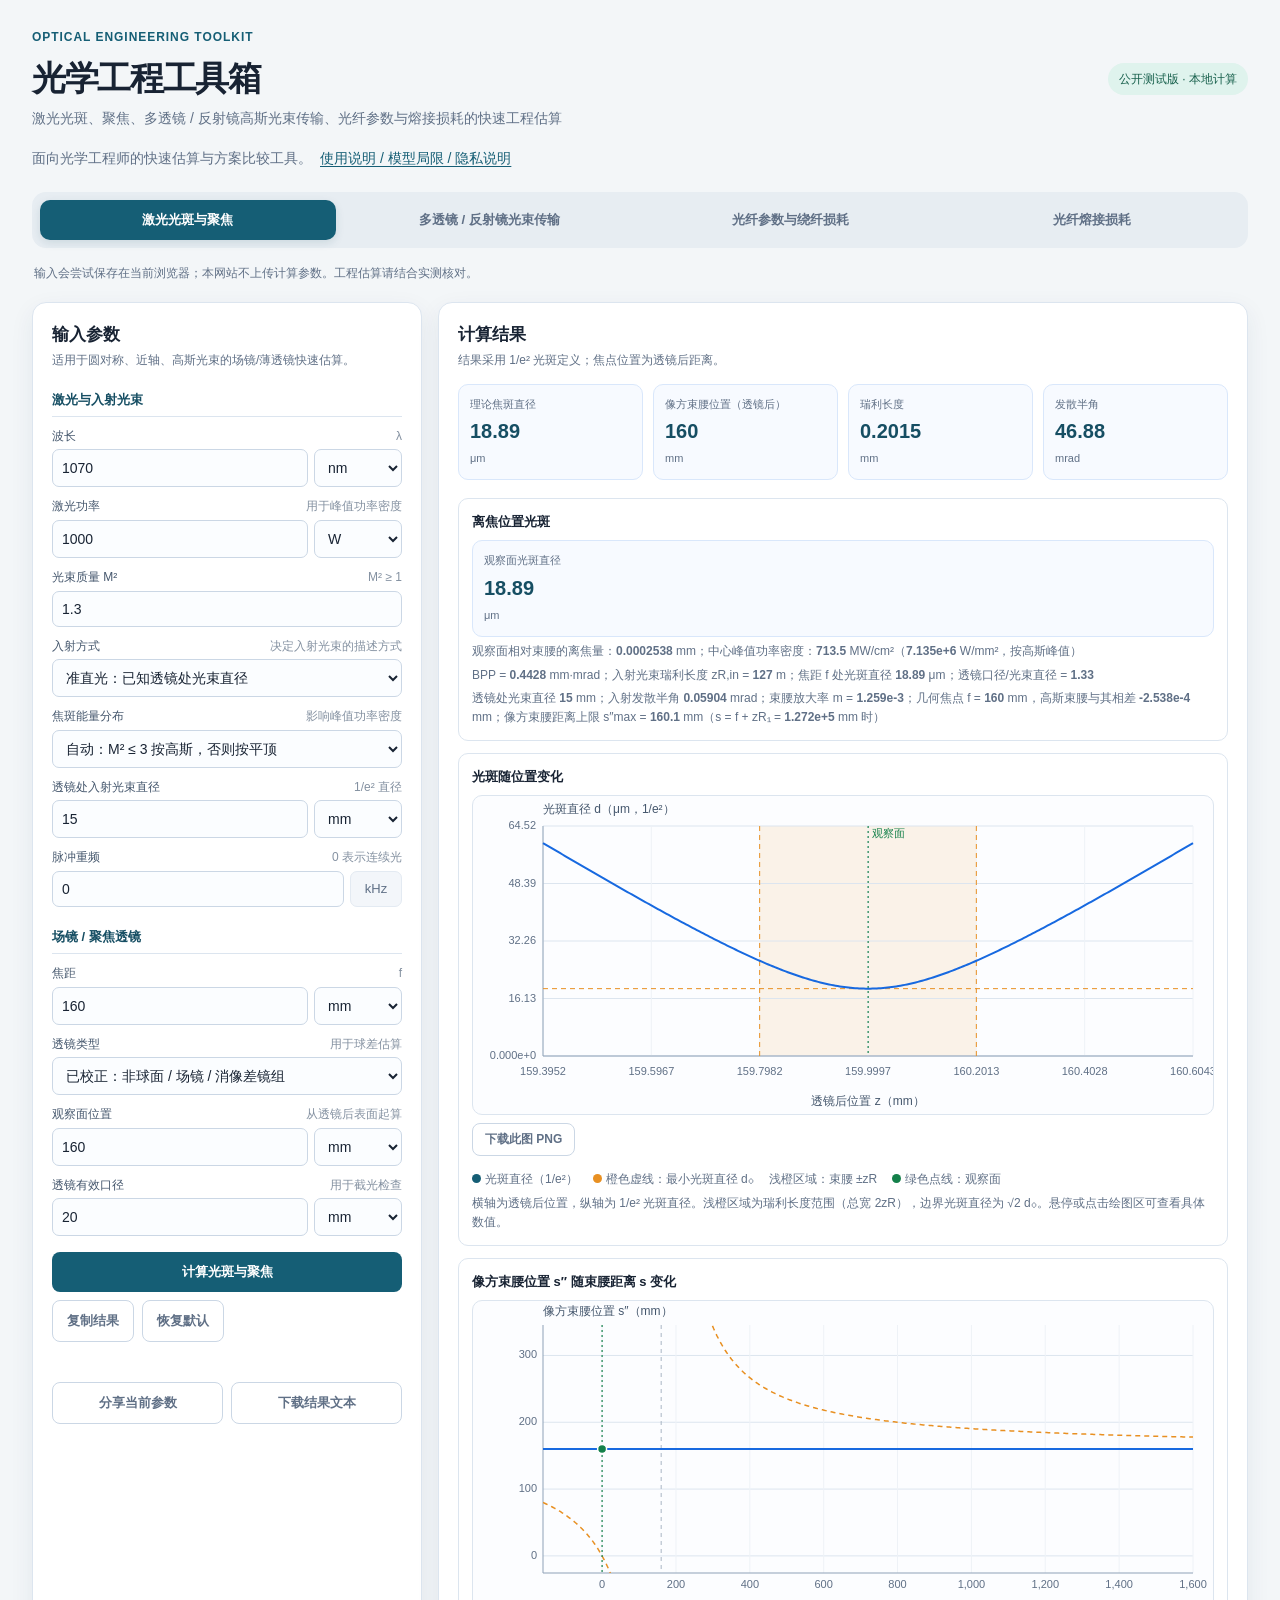
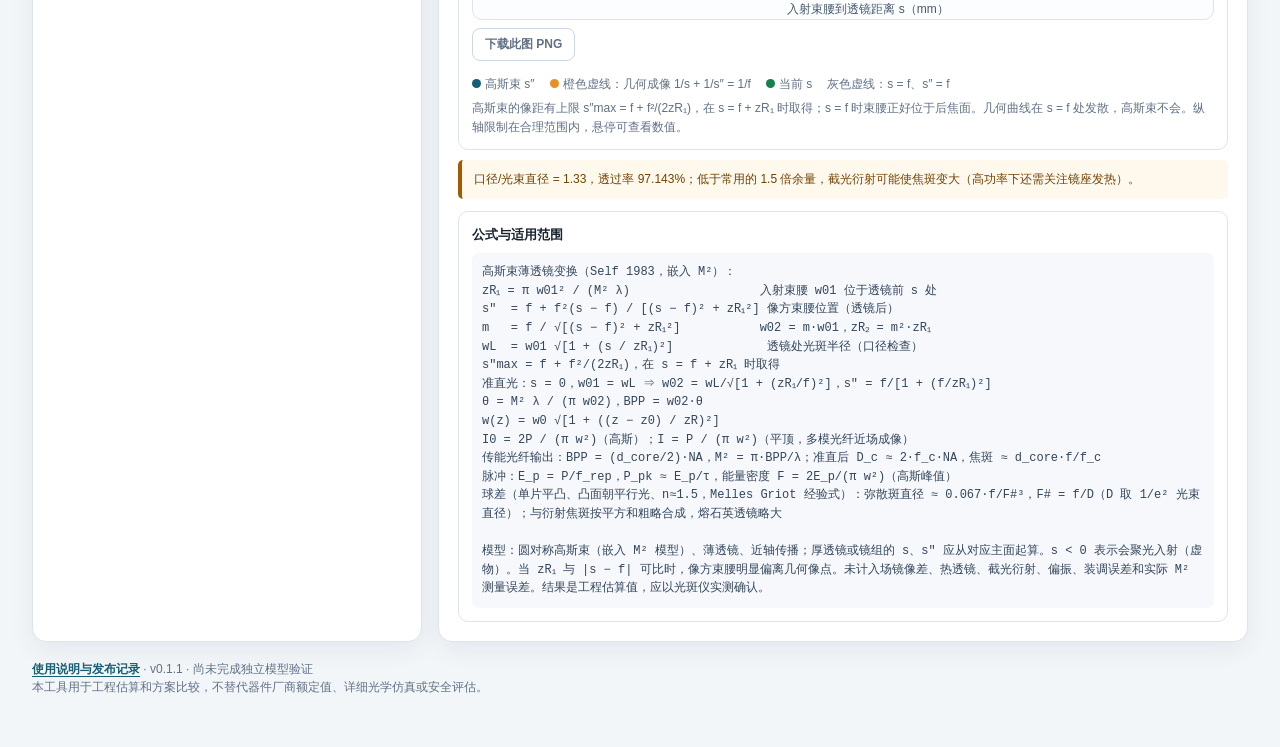
==== commit 95a8490a: "v0.1.1: add Baidu analytics (tool views and actions only), strip share params from URL" ====
--- a/index.html
+++ b/index.html
@@ -186,8 +186,9 @@
 适用范围：理想阶跃型、弱导光纤，熔接点无间隙、端面平整；高斯近似对 V≈1.8–2.4 的单模光纤误差很小，V 偏离该范围时请参考精确重叠结果。LMA 光纤（V &gt; 2.405）的结果为 LP₀₁ → LP₀₁ 的基模传输损耗；未耦合进出射光纤基模的功率会激发高阶模或进入包层，不一定全部损失，但会劣化光束质量。高斯模型的损耗对两个方向相同，实际 OTDR 单向测量会因 MFD 不同出现“增益/损耗”假象，需双向平均。未计入熔接拉锥、热扩芯、纤芯同心度、端面切割角和应力等因素。</div></div>
     </div>
   </section>
-  <div class="footer"><a href="guide.html">使用说明与发布记录</a> · v0.1.0 · 尚未完成独立模型验证<br>本工具用于工程估算和方案比较，不替代器件厂商额定值、详细光学仿真或安全评估。</div>
+  <div class="footer"><a href="guide.html">使用说明与发布记录</a> · v0.1.1 · 尚未完成独立模型验证<br>本工具用于工程估算和方案比较，不替代器件厂商额定值、详细光学仿真或安全评估。</div>
 </div>
 <script src="assets/calculator.js"></script>
+<script src="assets/analytics.js"></script>
 <script src="assets/site.js"></script>
 </body></html>
